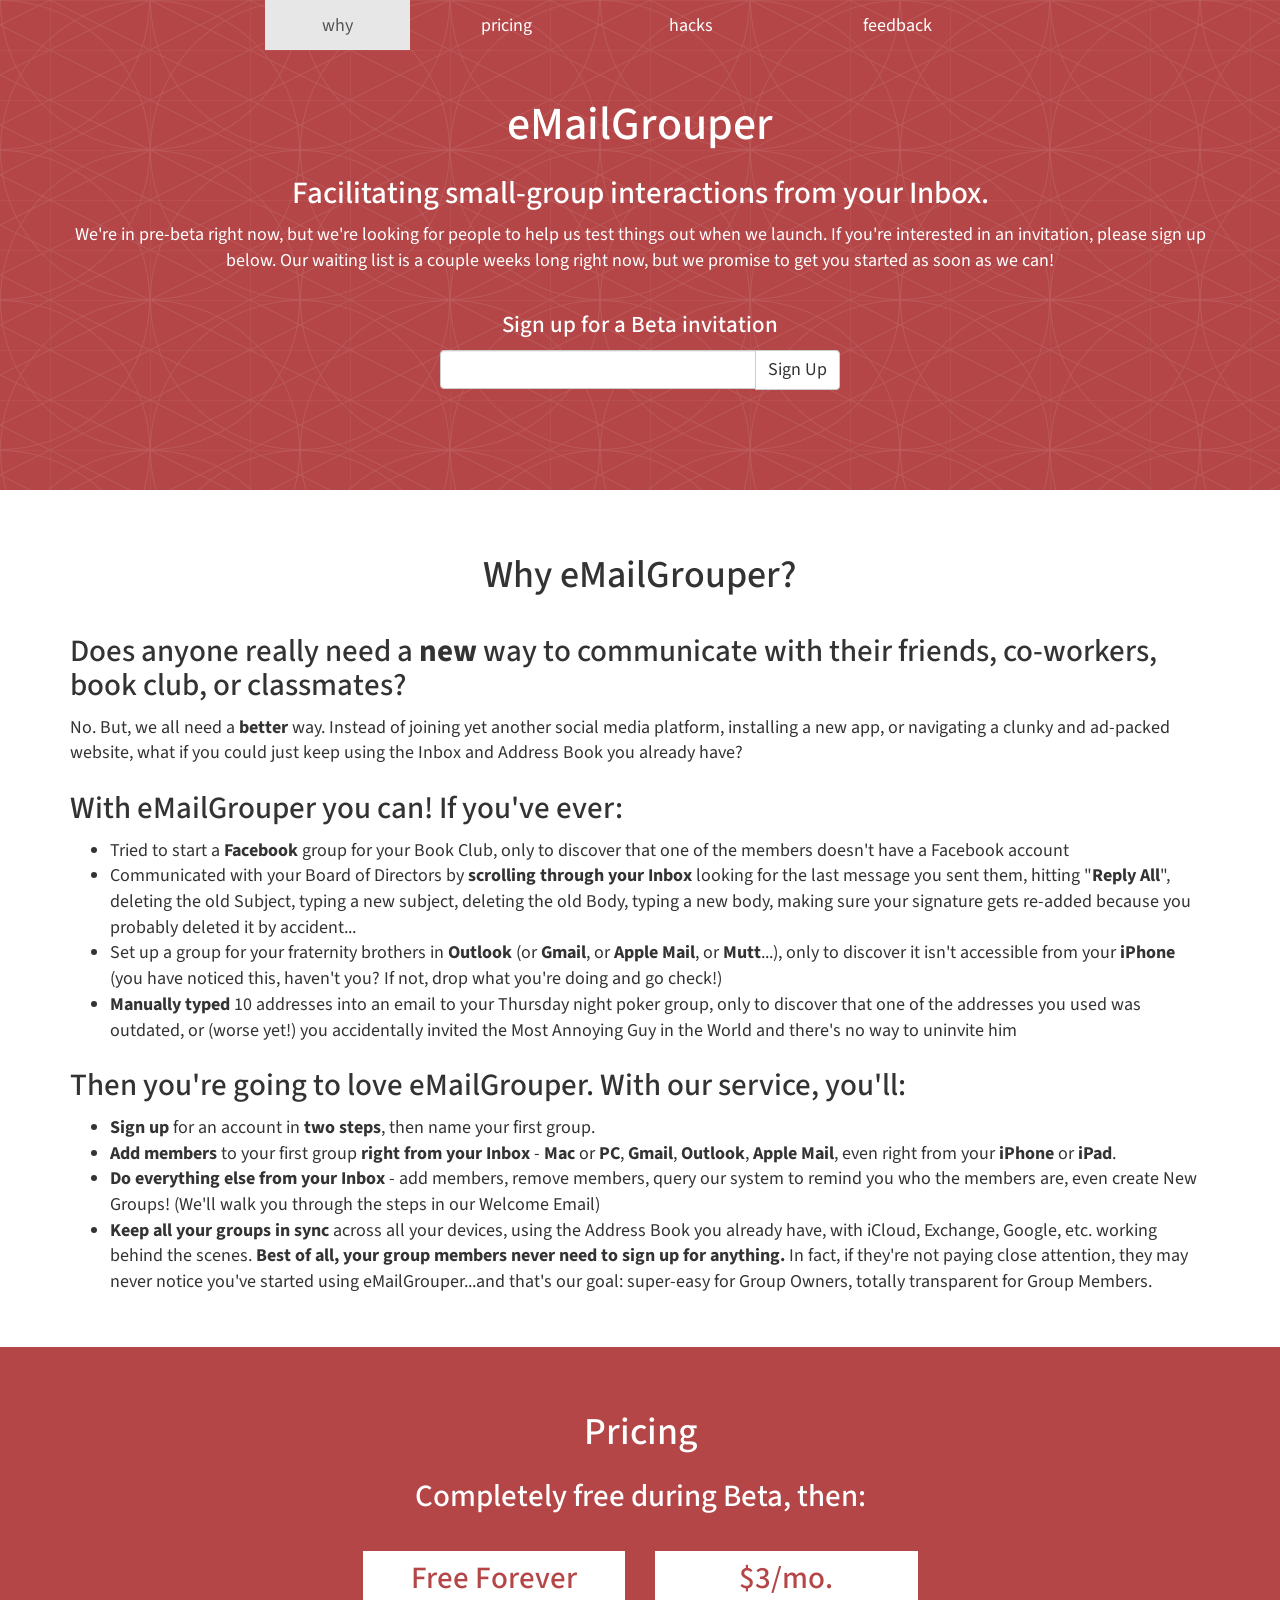
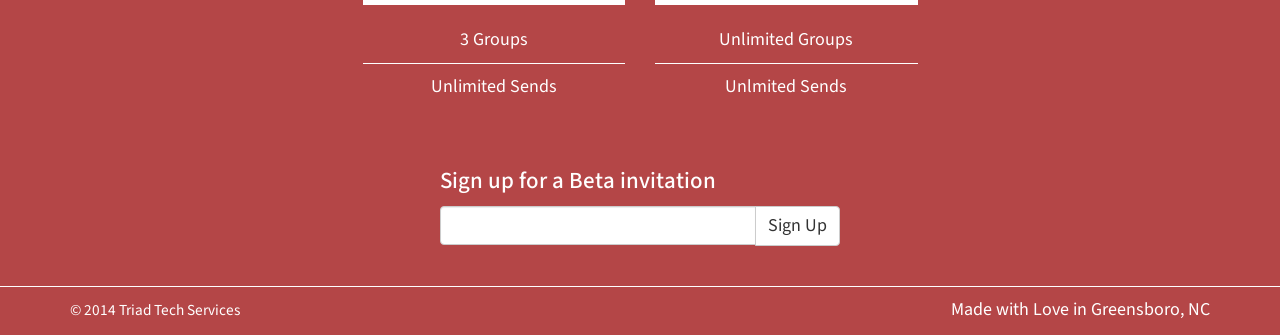
==== index.html @ bcbb3036 "init commit" ====
<!DOCTYPE html><html lang="en"><head><meta charset="utf-8"><meta name="viewport" content="width=device-width, initial-scale=1.0"><title>eMailGrouper</title><link href="http://fonts.googleapis.com/css?family=Source+Sans+Pro:300,600" rel="stylesheet" type="text/css"><link rel="stylesheet" href="assets/css/app.css"><link rel="alternate" type="application/rss+xml" title="eMailGrouper RSS" href="/rss.xml"><script> (function(i,s,o,g,r,a,m){i['GoogleAnalyticsObject']=r;i[r]=i[r]||function(){(i[r].q=i[r].q||[]).push(arguments)},i[r].l=1*new Date();a=s.createElement(o),m=s.getElementsByTagName(o)[0];a.async=1;a.src=g;m.parentNode.insertBefore(a,m)})(window,document,'script','//www.google-analytics.com/analytics.js','ga');ga('create', 'UA-47376405-2', 'emailgrouper.com');ga('send', 'pageview');
</script></head><body data-spy="scroll" data-target=".navbar-grouper" class="page-index index"><nav data-spy="affix" data-offset-top="10" class="navbar navbar-grouper navbar-fixed-top"><div class="container"><div class="navbar-header"></div><button type="button" data-toggle="collapse" data-target="#main-nav" class="navbar-toggle"><span class="sr-only">Toggle navigation</span><span class="icon-bar"></span><span class="icon-bar"></span><span class="icon-bar"></span></button><div id="main-nav" class="collapse navbar-collapse"><ul class="nav navbar-nav visible-xs"><li><a href="#why">why</a></li><li><a href="#pricing">pricing</a></li><li><a href="#hacks">hacks</a></li><li><a href="https://emailgrouper.uservoice.com/" target="_blank">feedback</a></li></ul></div><div class="row"><div class="col-sm-8 col-sm-offset-2"><ul class="nav navbar-nav nav-justified hidden-xs"><li><a href="#why">why</a></li><li><a href="#pricing">pricing</a></li><li><a href="#hacks">hacks</a></li><li><a href="https://emailgrouper.uservoice.com/">feedback</a></li></ul></div></div></div></nav><header class="thehero"><div class="container"><div class="leadcopy center"><h1>eMailGrouper</h1>
<h3>Facilitating small-group interactions from your Inbox.</h3>
<p>We&#39;re in pre-beta right now, but we&#39;re looking for people to help us test things out when we launch. If you&#39;re interested in an invitation, please sign up below. Our waiting list is a couple weeks long right now, but we promise to get you started as soon as we can!</p>
<div class="form-success"><h4>Thanks for Signing Up!</h4>
<p>We&#39;re working hard and we&#39;ll be in touch soon.</p>
</div><div class="form-wrap"><h4>Sign up for a Beta invitation</h4><form id="email-signup" action="http://eMailGrouper.us7.list-manage.com/subscribe/post?u=8681300fc3ff9664032623d1c&amp;amp;id=a4e14b8825" method="post" name="mc-embedded-subscribe-form" novalidate="novalidate" class="form-inline"><div style="position: absolute; left: -5000px;"><input type="text" name="b_8681300fc3ff9664032623d1c_a4e14b8825" value=""/></div><div class="input-group"><input id="mce-EMAIL" type="email" value="" name="EMAIL" class="required email form-control"/><span class="input-group-btn"><input id="mc-embedded-subscribe" type="submit" value="Sign Up" name="subscribe" class="btn btn-default"/></span></div></form></div></div></div></header><section id="why" class="why"><div class="container"><div class="row"><div class="col-lg-12"><div class="center"><h2>Why eMailGrouper?</h2>
</div></div></div><div class="row"><div class="col-lg-12"><h3>Does anyone really need a <strong>new</strong> way to communicate with their friends, co-workers, book club, or classmates?</h3>
<p>No. But, we all need a <strong>better</strong> way. Instead of joining yet another social media platform, installing a new app, or navigating a clunky and ad-packed website, what if you could just keep using the Inbox and Address Book you already have?</p>
<h3>With eMailGrouper you can! If you&#39;ve ever:</h3>
<ul>
<li>Tried to start a <strong>Facebook</strong> group for your Book Club, only to discover that one of the members doesn&#39;t have a Facebook account</li>
<li>Communicated with your Board of Directors by <strong>scrolling through your Inbox</strong> looking for the last message you sent them, hitting &quot;<strong>Reply All</strong>&quot;, deleting the old Subject, typing a new subject, deleting the old Body, typing a new body, making sure your signature gets re-added because you probably deleted it by accident...</li>
<li>Set up a group for your fraternity brothers in <strong>Outlook</strong> (or <strong>Gmail</strong>, or <strong>Apple Mail</strong>, or <strong>Mutt</strong>...), only to discover it isn&#39;t accessible from your <strong>iPhone</strong> (you have noticed this, haven&#39;t you? If not, drop what you&#39;re doing and go check!)</li>
<li><strong>Manually typed</strong> 10 addresses into an email to your Thursday night poker group, only to discover that one of the addresses you used was outdated, or (worse yet!) you accidentally invited the Most Annoying Guy in the World and there&#39;s no way to uninvite him</li>
</ul>
<h3>Then you&#39;re going to love eMailGrouper. With our service, you&#39;ll:</h3>
<ul>
<li><strong>Sign up</strong> for an account in <strong>two steps</strong>, then name your first group.</li>
<li><strong>Add members</strong> to your first group <strong>right from your Inbox</strong> - <strong>Mac</strong> or <strong>PC</strong>, <strong>Gmail</strong>, <strong>Outlook</strong>, <strong>Apple Mail</strong>, even right from your <strong>iPhone</strong> or <strong>iPad</strong>.</li>
<li><strong>Do everything else from your Inbox</strong> - add members, remove members, query our system to remind you who the members are, even create New Groups! (We&#39;ll walk you through the steps in our Welcome Email)</li>
<li><strong>Keep all your groups in sync</strong> across all your devices, using the Address Book you already have, with iCloud, Exchange, Google, etc. working behind the scenes.
<strong>Best of all, your group members never need to sign up for anything.</strong>
In fact, if they&#39;re not paying close attention, they may never notice you&#39;ve started using eMailGrouper...and that&#39;s our goal: super-easy for Group Owners, totally transparent for Group Members.</li>
</ul>
</div></div></div></section><section id="pricing" class="pricing"><div class="container"><div class="row"><div class="col-lg-12"><div class="center"><h2>Pricing</h2>
<h3>Completely free during Beta, then:</h3>
</div></div></div><div class="row"><div class="col-sm-3 col-sm-offset-3"><div class="price-box"><div class="pricing-header"><h3>Free Forever</h3></div><ul class="list-group"><li>3 Groups</li><li>Unlimited Sends</li></ul></div></div><div class="col-sm-3"><div class="price-box"><div class="pricing-header"><h3> $3/mo.</h3></div><ul class="list-group"><li>Unlimited Groups</li><li>Unlmited Sends</li></ul></div></div></div><div class="form-success-price center"><h4>Thanks for Signing Up!</h4>
<p>  We&#39;re working hard and we&#39;ll be in touch soon.</p>
</div><div class="form-wrap-price"><h4>Sign up for a Beta invitation</h4><form id="email-signup-price" action="http://eMailGrouper.us7.list-manage.com/subscribe/post?u=8681300fc3ff9664032623d1c&amp;amp;id=a4e14b8825" method="post" name="mc-embedded-subscribe-form" novalidate="novalidate" class="form-inline"><div style="position: absolute; left: -5000px;"><input type="text" name="b_8681300fc3ff9664032623d1c_a4e14b8825" value=""/></div><div class="input-group"><input id="mce-EMAIL" type="email" value="" name="EMAIL" class="required email form-control"/><span class="input-group-btn"><input id="mc-embedded-subscribe" type="submit" value="Sign Up" name="subscribe" class="btn btn-default"/></span></div></form></div></div></section><!--<section id="hacks" class="hacks"></section><div class="container"><div class="row"><div class="col-lg-12"><div class="center"><h2>Hacks</h2>
<h3>You can manage every aspect of your groups, right from your inbox.</h3>
</div></div></div><div class="row"><div class="col-lg-12"><p>First, create a new message with your group's name in the To: field. Next, add one of the following commands to the Subject line and hit send:</p><ul class="commands"><li>? or help - returns an email to you with a full list of these Subject Line Commands</li><li>@ or members - returns an email to you with your group name in the Subject line and Group Members in the Body...in case you ever forget who's in the group.</li><li>+ or add PLUS one or more email addresses in the body field adds these addresses into your group.</li><li>- or remove PLUS one or more existing group members' email addresses in the body field removes these addresses from your group.</li></ul></div></div></div>--><footer class="thefooter"><div class="container"><div class="row"><div class="col-sm-6"><p><small>&copy; 2014 Triad Tech Services</small></p></div><div class="col-sm-6"><p class="pull-right">Made with Love in Greensboro, NC</p></div></div></div></footer><script src="//ajax.googleapis.com/ajax/libs/jquery/1.11.0/jquery.min.js"></script><script src="/assets/js/bootstrap.min.js"></script><script src="/assets/js/app.js"></script></body></html>
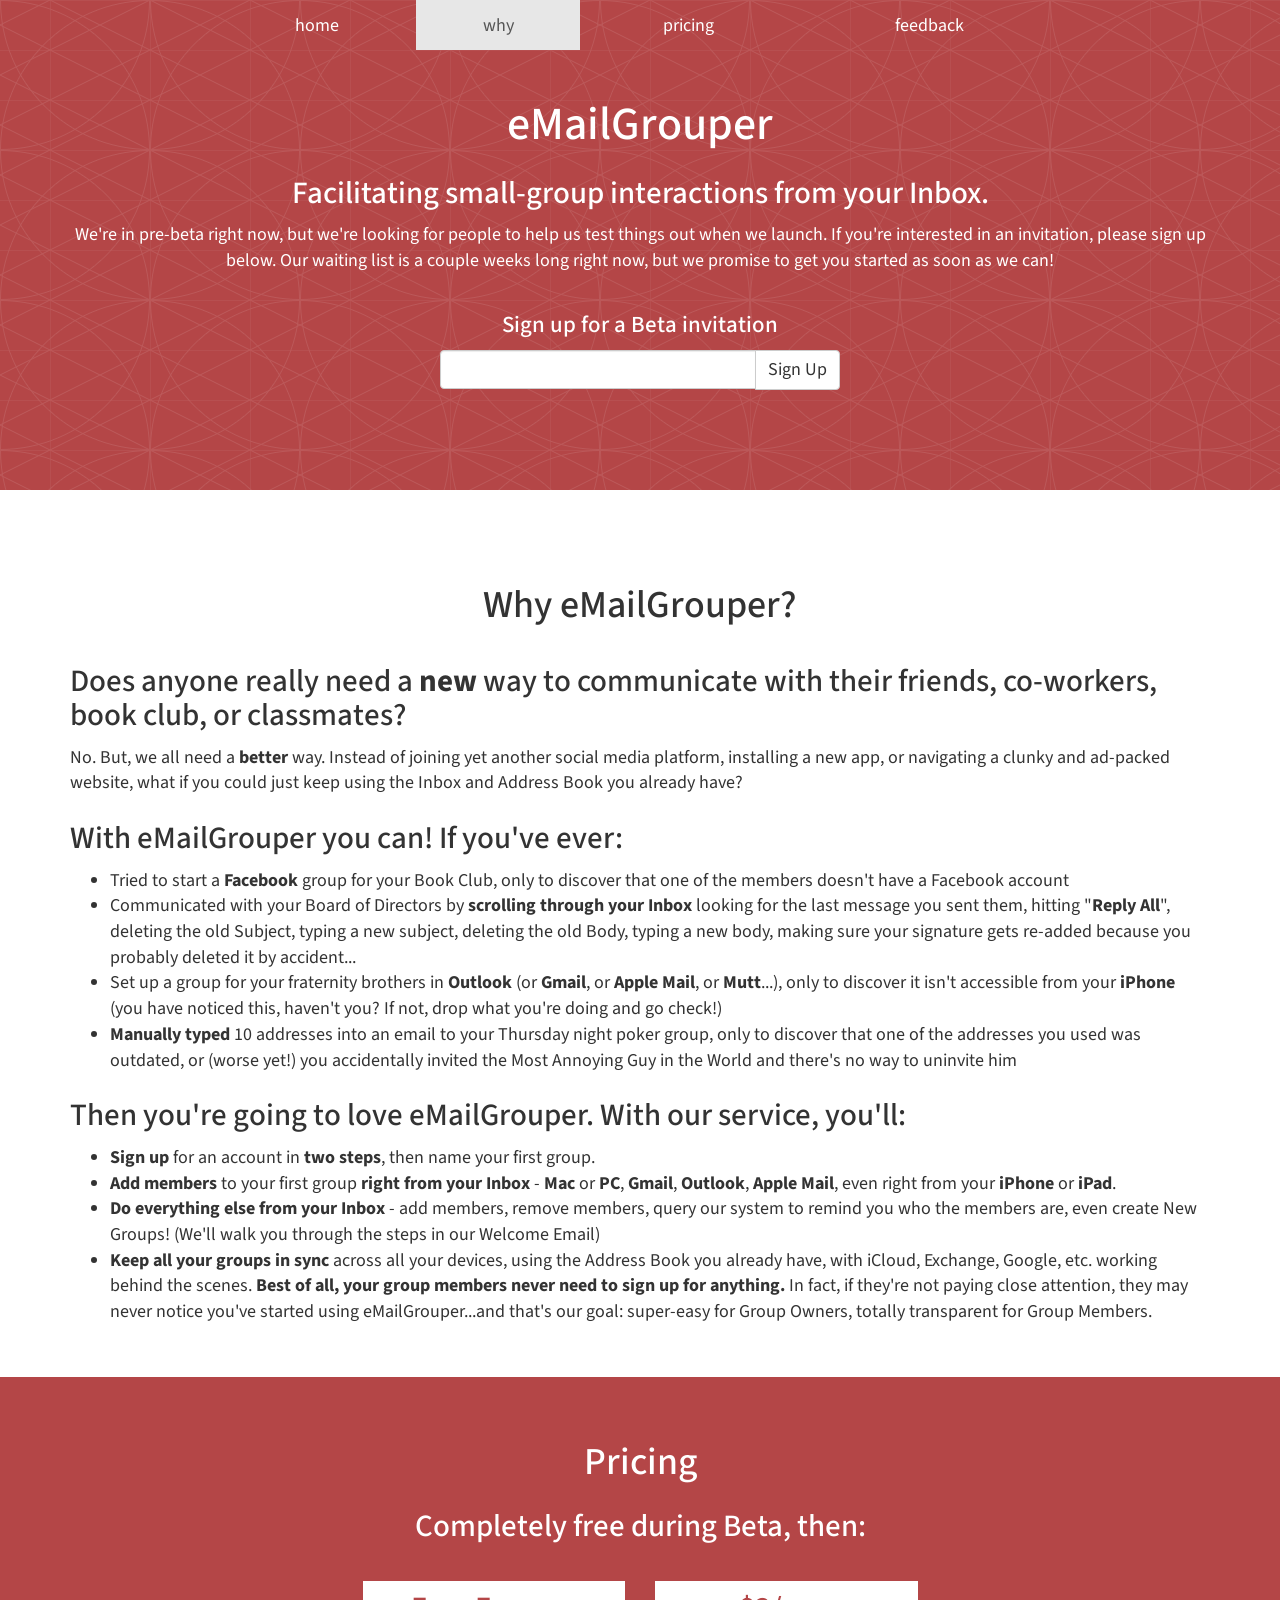
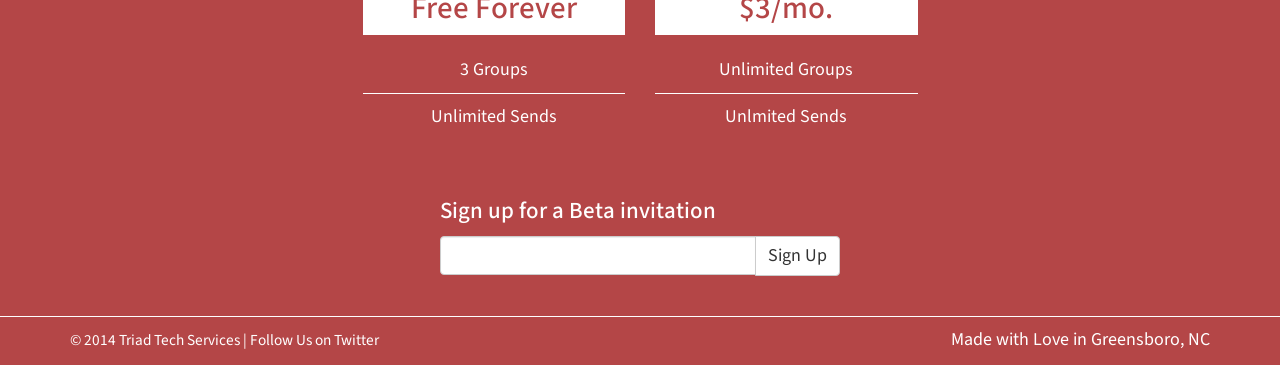
==== commit 68f6be15: "Compiled Changes" ====
--- a/index.html
+++ b/index.html
@@ -1,5 +1,5 @@
 <!DOCTYPE html><html lang="en"><head><meta charset="utf-8"><meta name="viewport" content="width=device-width, initial-scale=1.0"><title>eMailGrouper</title><link href="http://fonts.googleapis.com/css?family=Source+Sans+Pro:300,600" rel="stylesheet" type="text/css"><link rel="stylesheet" href="assets/css/app.css"><link rel="alternate" type="application/rss+xml" title="eMailGrouper RSS" href="/rss.xml"><script> (function(i,s,o,g,r,a,m){i['GoogleAnalyticsObject']=r;i[r]=i[r]||function(){(i[r].q=i[r].q||[]).push(arguments)},i[r].l=1*new Date();a=s.createElement(o),m=s.getElementsByTagName(o)[0];a.async=1;a.src=g;m.parentNode.insertBefore(a,m)})(window,document,'script','//www.google-analytics.com/analytics.js','ga');ga('create', 'UA-47376405-2', 'emailgrouper.com');ga('send', 'pageview');
-</script></head><body data-spy="scroll" data-target=".navbar-grouper" class="page-index index"><nav data-spy="affix" data-offset-top="10" class="navbar navbar-grouper navbar-fixed-top"><div class="container"><div class="navbar-header"></div><button type="button" data-toggle="collapse" data-target="#main-nav" class="navbar-toggle"><span class="sr-only">Toggle navigation</span><span class="icon-bar"></span><span class="icon-bar"></span><span class="icon-bar"></span></button><div id="main-nav" class="collapse navbar-collapse"><ul class="nav navbar-nav visible-xs"><li><a href="#why">why</a></li><li><a href="#pricing">pricing</a></li><li><a href="#hacks">hacks</a></li><li><a href="https://emailgrouper.uservoice.com/" target="_blank">feedback</a></li></ul></div><div class="row"><div class="col-sm-8 col-sm-offset-2"><ul class="nav navbar-nav nav-justified hidden-xs"><li><a href="#why">why</a></li><li><a href="#pricing">pricing</a></li><li><a href="#hacks">hacks</a></li><li><a href="https://emailgrouper.uservoice.com/">feedback</a></li></ul></div></div></div></nav><header class="thehero"><div class="container"><div class="leadcopy center"><h1>eMailGrouper</h1>
+</script></head><body data-spy="scroll" data-target=".navbar-grouper" class="page-index index"><nav data-spy="affix" data-offset-top="10" class="navbar navbar-grouper navbar-fixed-top"><div class="container"><div class="navbar-header"></div><button type="button" data-toggle="collapse" data-target="#main-nav" class="navbar-toggle"><span class="sr-only">Toggle navigation</span><span class="icon-bar"></span><span class="icon-bar"></span><span class="icon-bar"></span></button></div><div id="main-nav" class="collapse navbar-collapse"><ul class="nav navbar-nav mobile-nav"><li><a href="/">home</a></li><li><a href="#why">why</a></li><li><a href="#pricing">pricing</a></li><li><a href="http://support.emailgrouper.com/" target="_blank">feedback</a></li></ul></div><div class="row"><div class="col-sm-8 col-sm-offset-2"><ul class="nav navbar-nav nav-justified hidden-xs"><li><a href="/">home</a></li><li><a href="#why">why</a></li><li><a href="#pricing">pricing</a></li><li><a href="http://support.emailgrouper.com/">feedback</a></li></ul></div></div></nav><header class="thehero"><div class="container"><div class="leadcopy center"><h1>eMailGrouper</h1>
 <h3>Facilitating small-group interactions from your Inbox.</h3>
 <p>We&#39;re in pre-beta right now, but we&#39;re looking for people to help us test things out when we launch. If you&#39;re interested in an invitation, please sign up below. Our waiting list is a couple weeks long right now, but we promise to get you started as soon as we can!</p>
 <div class="form-success"><h4>Thanks for Signing Up!</h4>
@@ -29,4 +29,4 @@
 <p>  We&#39;re working hard and we&#39;ll be in touch soon.</p>
 </div><div class="form-wrap-price"><h4>Sign up for a Beta invitation</h4><form id="email-signup-price" action="http://eMailGrouper.us7.list-manage.com/subscribe/post?u=8681300fc3ff9664032623d1c&amp;amp;id=a4e14b8825" method="post" name="mc-embedded-subscribe-form" novalidate="novalidate" class="form-inline"><div style="position: absolute; left: -5000px;"><input type="text" name="b_8681300fc3ff9664032623d1c_a4e14b8825" value=""/></div><div class="input-group"><input id="mce-EMAIL" type="email" value="" name="EMAIL" class="required email form-control"/><span class="input-group-btn"><input id="mc-embedded-subscribe" type="submit" value="Sign Up" name="subscribe" class="btn btn-default"/></span></div></form></div></div></section><!--<section id="hacks" class="hacks"></section><div class="container"><div class="row"><div class="col-lg-12"><div class="center"><h2>Hacks</h2>
 <h3>You can manage every aspect of your groups, right from your inbox.</h3>
-</div></div></div><div class="row"><div class="col-lg-12"><p>First, create a new message with your group's name in the To: field. Next, add one of the following commands to the Subject line and hit send:</p><ul class="commands"><li>? or help - returns an email to you with a full list of these Subject Line Commands</li><li>@ or members - returns an email to you with your group name in the Subject line and Group Members in the Body...in case you ever forget who's in the group.</li><li>+ or add PLUS one or more email addresses in the body field adds these addresses into your group.</li><li>- or remove PLUS one or more existing group members' email addresses in the body field removes these addresses from your group.</li></ul></div></div></div>--><footer class="thefooter"><div class="container"><div class="row"><div class="col-sm-6"><p><small>&copy; 2014 Triad Tech Services</small></p></div><div class="col-sm-6"><p class="pull-right">Made with Love in Greensboro, NC</p></div></div></div></footer><script src="//ajax.googleapis.com/ajax/libs/jquery/1.11.0/jquery.min.js"></script><script src="/assets/js/bootstrap.min.js"></script><script src="/assets/js/app.js"></script></body></html>+</div></div></div><div class="row"><div class="col-lg-12"><p>First, create a new message with your group's name in the To: field. Next, add one of the following commands to the Subject line and hit send:</p><ul class="commands"><li>? or help - returns an email to you with a full list of these Subject Line Commands</li><li>@ or members - returns an email to you with your group name in the Subject line and Group Members in the Body...in case you ever forget who's in the group.</li><li>+ or add PLUS one or more email addresses in the body field adds these addresses into your group.</li><li>- or remove PLUS one or more existing group members' email addresses in the body field removes these addresses from your group.</li></ul></div></div></div>--><footer class="thefooter"><div class="container"><div class="row"><div class="col-sm-6"><p><small>&copy; 2014 Triad Tech Services | <a class="white" href="http://twitter.com/@eMailGrouper"> Follow Us on Twitter</a></small></p></div><div class="col-sm-6"><p class="pull-right">Made with Love in Greensboro, NC</p></div></div></div></footer><script src="//ajax.googleapis.com/ajax/libs/jquery/1.11.0/jquery.min.js"></script><script src="/assets/js/bootstrap.min.js"></script><script src="/assets/js/app.js"></script></body></html>
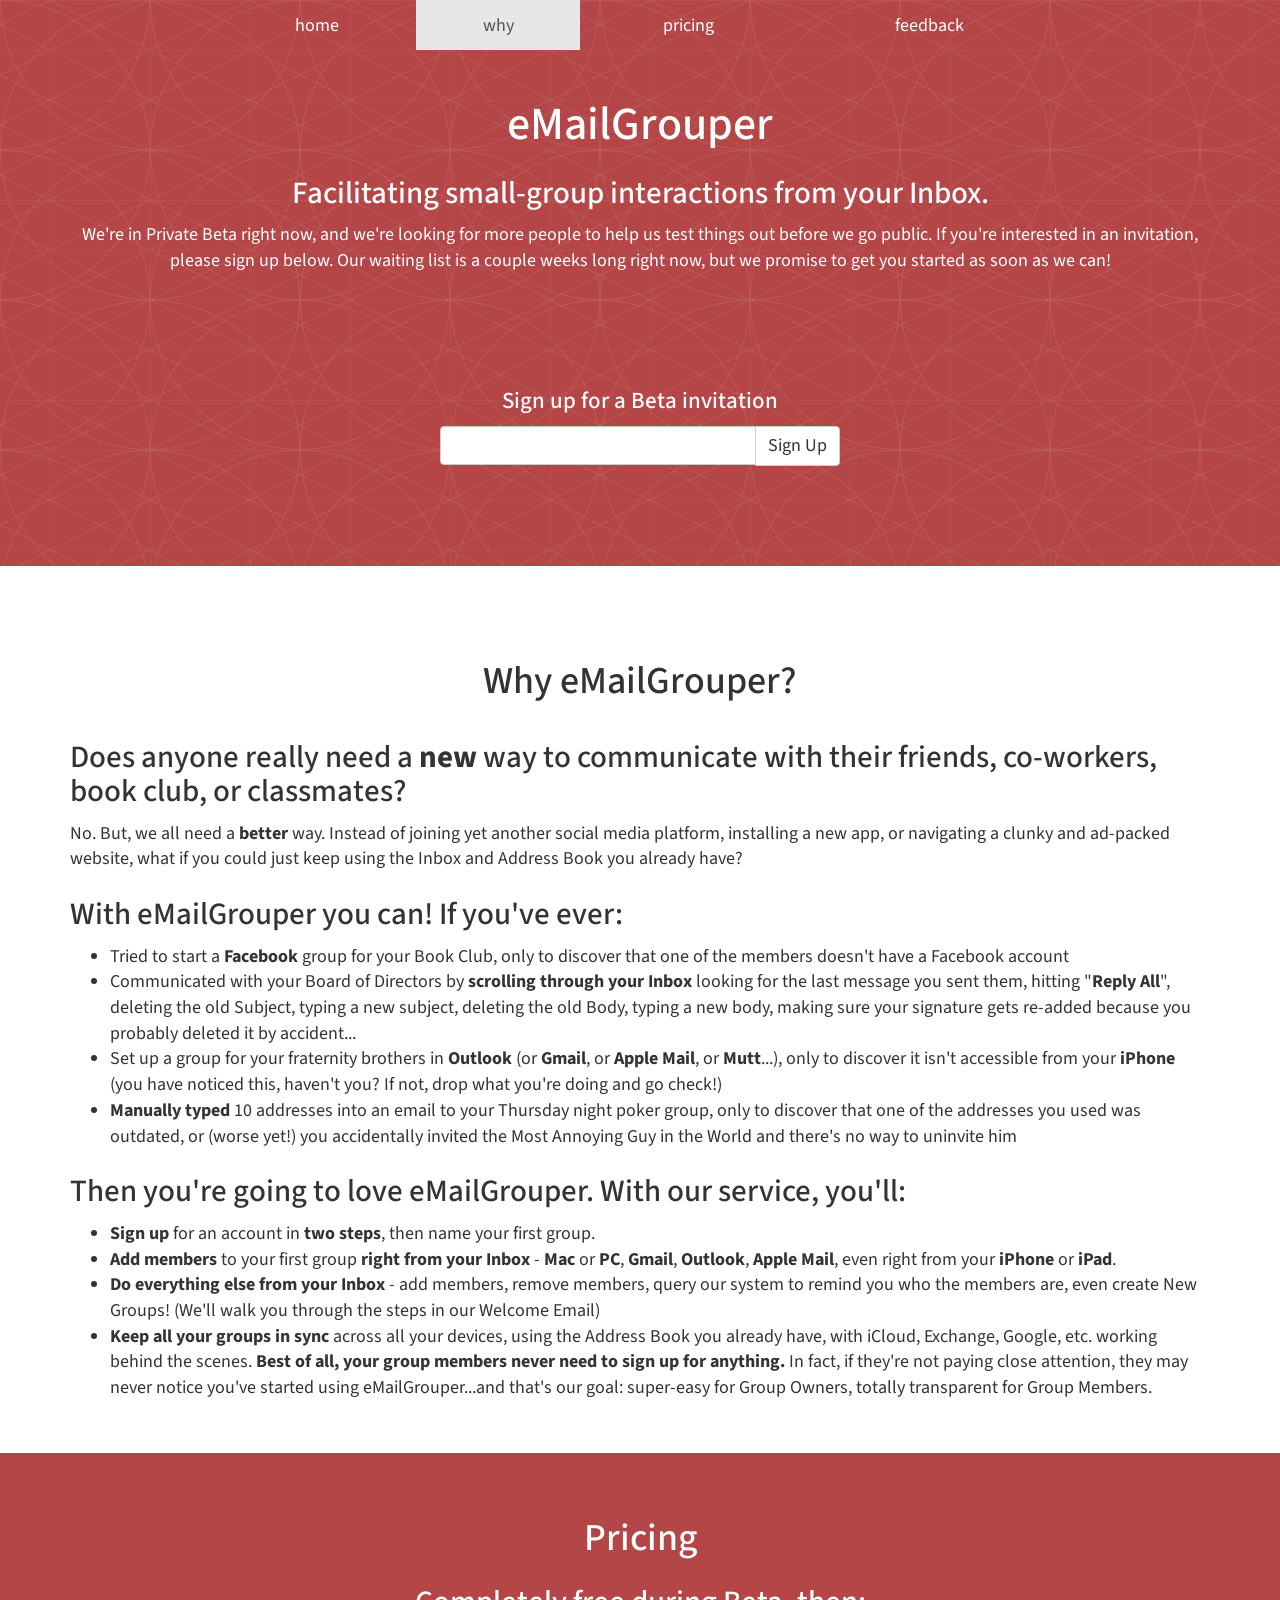
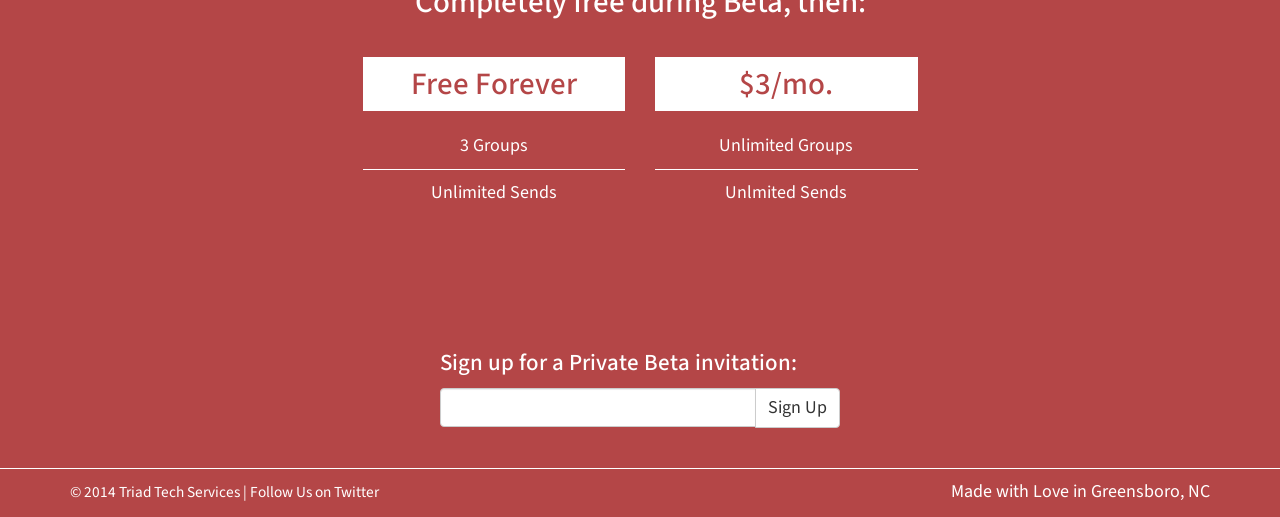
==== commit 5525ce13: "Updated form fail + trey compile" ====
--- a/index.html
+++ b/index.html
@@ -1,9 +1,11 @@
 <!DOCTYPE html><html lang="en"><head><meta charset="utf-8"><meta name="viewport" content="width=device-width, initial-scale=1.0"><title>eMailGrouper</title><link href="http://fonts.googleapis.com/css?family=Source+Sans+Pro:300,600" rel="stylesheet" type="text/css"><link rel="stylesheet" href="assets/css/app.css"><link rel="alternate" type="application/rss+xml" title="eMailGrouper RSS" href="/rss.xml"><script> (function(i,s,o,g,r,a,m){i['GoogleAnalyticsObject']=r;i[r]=i[r]||function(){(i[r].q=i[r].q||[]).push(arguments)},i[r].l=1*new Date();a=s.createElement(o),m=s.getElementsByTagName(o)[0];a.async=1;a.src=g;m.parentNode.insertBefore(a,m)})(window,document,'script','//www.google-analytics.com/analytics.js','ga');ga('create', 'UA-47376405-2', 'emailgrouper.com');ga('send', 'pageview');
 </script></head><body data-spy="scroll" data-target=".navbar-grouper" class="page-index index"><nav data-spy="affix" data-offset-top="10" class="navbar navbar-grouper navbar-fixed-top"><div class="container"><div class="navbar-header"></div><button type="button" data-toggle="collapse" data-target="#main-nav" class="navbar-toggle"><span class="sr-only">Toggle navigation</span><span class="icon-bar"></span><span class="icon-bar"></span><span class="icon-bar"></span></button></div><div id="main-nav" class="collapse navbar-collapse"><ul class="nav navbar-nav mobile-nav"><li><a href="/">home</a></li><li><a href="#why">why</a></li><li><a href="#pricing">pricing</a></li><li><a href="http://support.emailgrouper.com/" target="_blank">feedback</a></li></ul></div><div class="row"><div class="col-sm-8 col-sm-offset-2"><ul class="nav navbar-nav nav-justified hidden-xs"><li><a href="/">home</a></li><li><a href="#why">why</a></li><li><a href="#pricing">pricing</a></li><li><a href="http://support.emailgrouper.com/">feedback</a></li></ul></div></div></nav><header class="thehero"><div class="container"><div class="leadcopy center"><h1>eMailGrouper</h1>
 <h3>Facilitating small-group interactions from your Inbox.</h3>
-<p>We&#39;re in pre-beta right now, but we&#39;re looking for people to help us test things out when we launch. If you&#39;re interested in an invitation, please sign up below. Our waiting list is a couple weeks long right now, but we promise to get you started as soon as we can!</p>
+<p>We&#39;re in Private Beta right now, and we&#39;re looking for more people to help us test things out before we go public. If you&#39;re interested in an invitation, please sign up below. Our waiting list is a couple weeks long right now, but we promise to get you started as soon as we can!</p>
 <div class="form-success"><h4>Thanks for Signing Up!</h4>
-<p>We&#39;re working hard and we&#39;ll be in touch soon.</p>
+<p>We&#39;ll be in touch soon.</p>
+</div><div class="form-fail"><h4>We&#39;re Sorry, Something Went Wrong!</h4>
+<p>You may have already submitted an entry or something else is broken</p>
 </div><div class="form-wrap"><h4>Sign up for a Beta invitation</h4><form id="email-signup" action="http://eMailGrouper.us7.list-manage.com/subscribe/post?u=8681300fc3ff9664032623d1c&amp;amp;id=a4e14b8825" method="post" name="mc-embedded-subscribe-form" novalidate="novalidate" class="form-inline"><div style="position: absolute; left: -5000px;"><input type="text" name="b_8681300fc3ff9664032623d1c_a4e14b8825" value=""/></div><div class="input-group"><input id="mce-EMAIL" type="email" value="" name="EMAIL" class="required email form-control"/><span class="input-group-btn"><input id="mc-embedded-subscribe" type="submit" value="Sign Up" name="subscribe" class="btn btn-default"/></span></div></form></div></div></div></header><section id="why" class="why"><div class="container"><div class="row"><div class="col-lg-12"><div class="center"><h2>Why eMailGrouper?</h2>
 </div></div></div><div class="row"><div class="col-lg-12"><h3>Does anyone really need a <strong>new</strong> way to communicate with their friends, co-workers, book club, or classmates?</h3>
 <p>No. But, we all need a <strong>better</strong> way. Instead of joining yet another social media platform, installing a new app, or navigating a clunky and ad-packed website, what if you could just keep using the Inbox and Address Book you already have?</p>
@@ -27,6 +29,6 @@
 <h3>Completely free during Beta, then:</h3>
 </div></div></div><div class="row"><div class="col-sm-3 col-sm-offset-3"><div class="price-box"><div class="pricing-header"><h3>Free Forever</h3></div><ul class="list-group"><li>3 Groups</li><li>Unlimited Sends</li></ul></div></div><div class="col-sm-3"><div class="price-box"><div class="pricing-header"><h3> $3/mo.</h3></div><ul class="list-group"><li>Unlimited Groups</li><li>Unlmited Sends</li></ul></div></div></div><div class="form-success-price center"><h4>Thanks for Signing Up!</h4>
 <p>  We&#39;re working hard and we&#39;ll be in touch soon.</p>
-</div><div class="form-wrap-price"><h4>Sign up for a Beta invitation</h4><form id="email-signup-price" action="http://eMailGrouper.us7.list-manage.com/subscribe/post?u=8681300fc3ff9664032623d1c&amp;amp;id=a4e14b8825" method="post" name="mc-embedded-subscribe-form" novalidate="novalidate" class="form-inline"><div style="position: absolute; left: -5000px;"><input type="text" name="b_8681300fc3ff9664032623d1c_a4e14b8825" value=""/></div><div class="input-group"><input id="mce-EMAIL" type="email" value="" name="EMAIL" class="required email form-control"/><span class="input-group-btn"><input id="mc-embedded-subscribe" type="submit" value="Sign Up" name="subscribe" class="btn btn-default"/></span></div></form></div></div></section><!--<section id="hacks" class="hacks"></section><div class="container"><div class="row"><div class="col-lg-12"><div class="center"><h2>Hacks</h2>
-<h3>You can manage every aspect of your groups, right from your inbox.</h3>
-</div></div></div><div class="row"><div class="col-lg-12"><p>First, create a new message with your group's name in the To: field. Next, add one of the following commands to the Subject line and hit send:</p><ul class="commands"><li>? or help - returns an email to you with a full list of these Subject Line Commands</li><li>@ or members - returns an email to you with your group name in the Subject line and Group Members in the Body...in case you ever forget who's in the group.</li><li>+ or add PLUS one or more email addresses in the body field adds these addresses into your group.</li><li>- or remove PLUS one or more existing group members' email addresses in the body field removes these addresses from your group.</li></ul></div></div></div>--><footer class="thefooter"><div class="container"><div class="row"><div class="col-sm-6"><p><small>&copy; 2014 Triad Tech Services | <a class="white" href="http://twitter.com/@eMailGrouper"> Follow Us on Twitter</a></small></p></div><div class="col-sm-6"><p class="pull-right">Made with Love in Greensboro, NC</p></div></div></div></footer><script src="//ajax.googleapis.com/ajax/libs/jquery/1.11.0/jquery.min.js"></script><script src="/assets/js/bootstrap.min.js"></script><script src="/assets/js/app.js"></script></body></html>+</div><div class="form-fail-price center"><h4>We&#39;re Sorry, Something Went Wrong!</h4>
+<p>You may have already submitted an entry or something else is broken</p>
+</div><div class="form-wrap-price"><h4>Sign up for a Private Beta invitation:</h4><form id="email-signup-price" action="http://eMailGrouper.us7.list-manage.com/subscribe/post?u=8681300fc3ff9664032623d1c&amp;amp;id=a4e14b8825" method="post" name="mc-embedded-subscribe-form" novalidate="novalidate" class="form-inline"><div style="position: absolute; left: -5000px;"><input type="text" name="b_8681300fc3ff9664032623d1c_a4e14b8825" value=""/></div><div class="input-group"><input id="mce-EMAIL" type="email" value="" name="EMAIL" class="required email form-control"/><span class="input-group-btn"><input id="mc-embedded-subscribe" type="submit" value="Sign Up" name="subscribe" class="btn btn-default"/></span></div></form></div></div></section><footer class="thefooter"><div class="container"><div class="row"><div class="col-sm-6"><p><small>&copy; 2014 Triad Tech Services | <a class="white" href="http://twitter.com/@eMailGrouper"> Follow Us on Twitter</a></small></p></div><div class="col-sm-6"><p class="pull-right">Made with Love in Greensboro, NC</p></div></div></div></footer><script src="//ajax.googleapis.com/ajax/libs/jquery/1.11.0/jquery.min.js"></script><script src="/assets/js/bootstrap.min.js"></script><script src="/assets/js/app.js"></script></body></html>
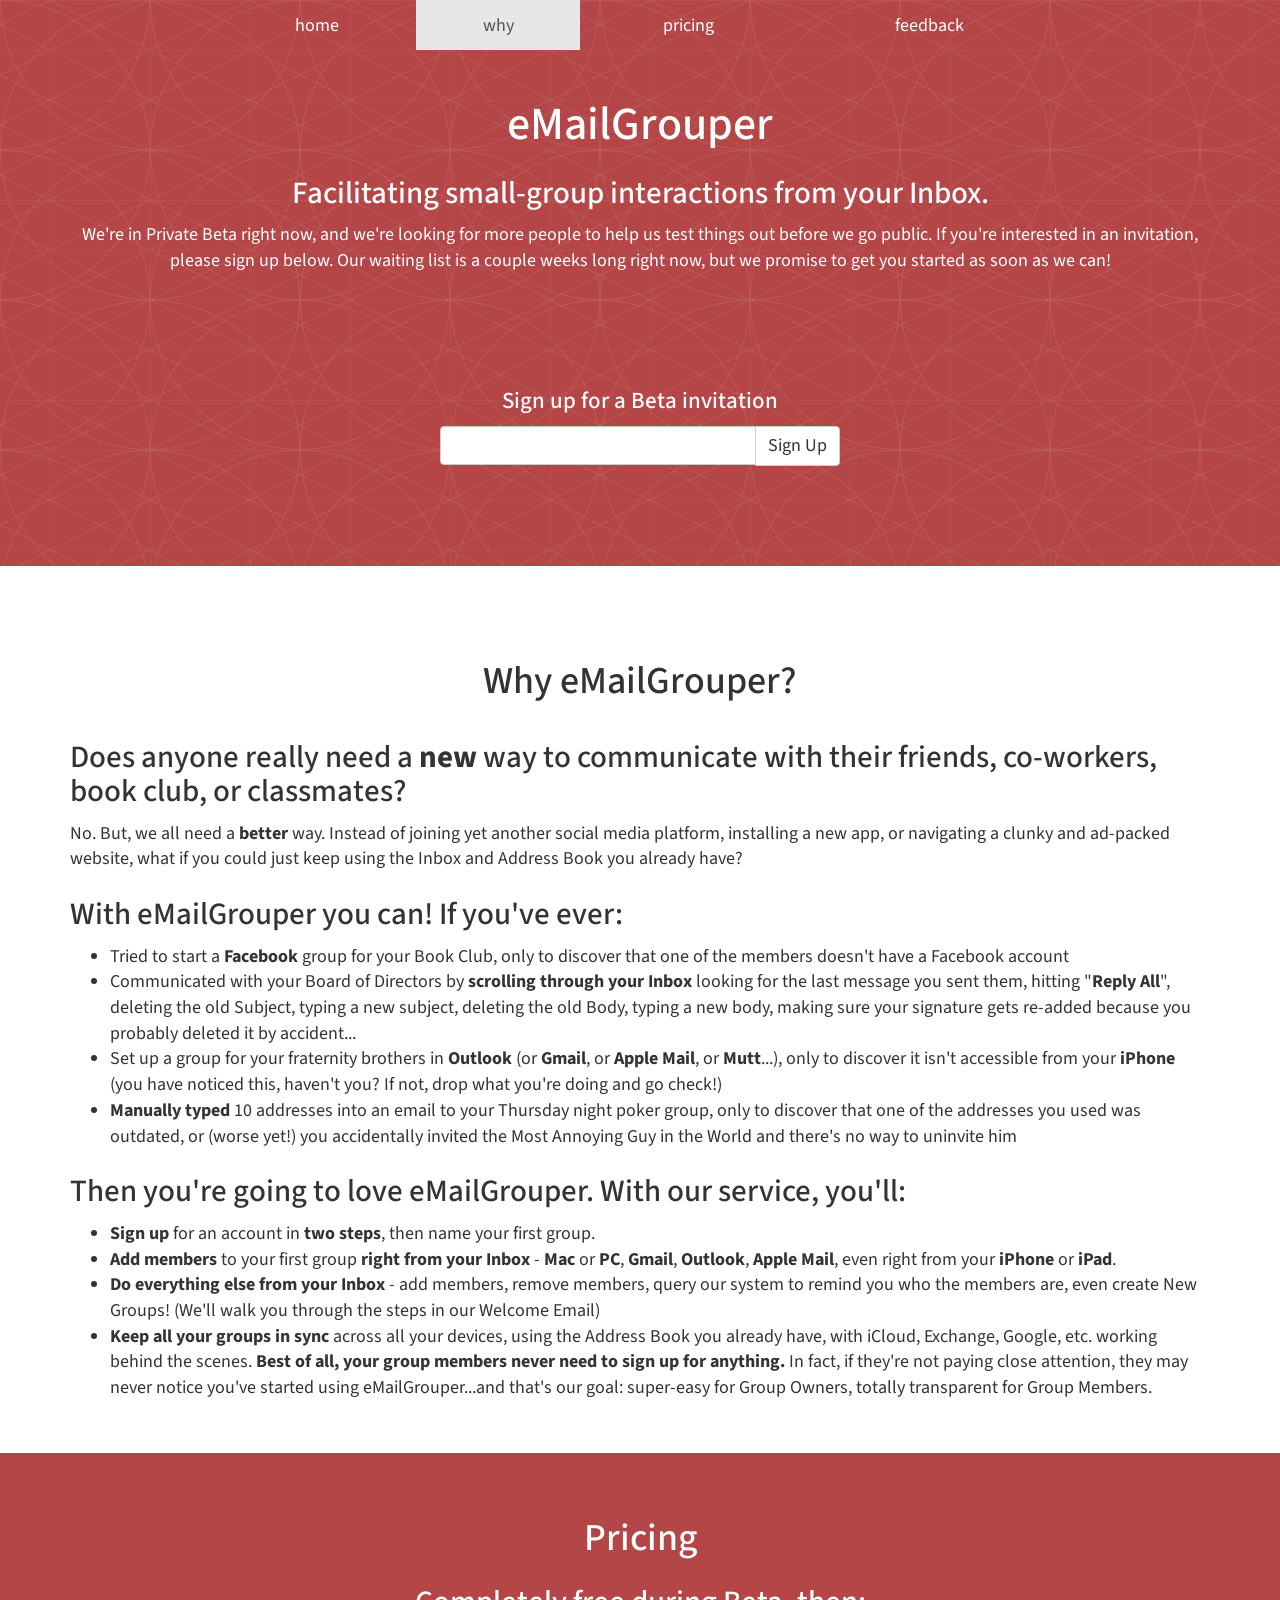
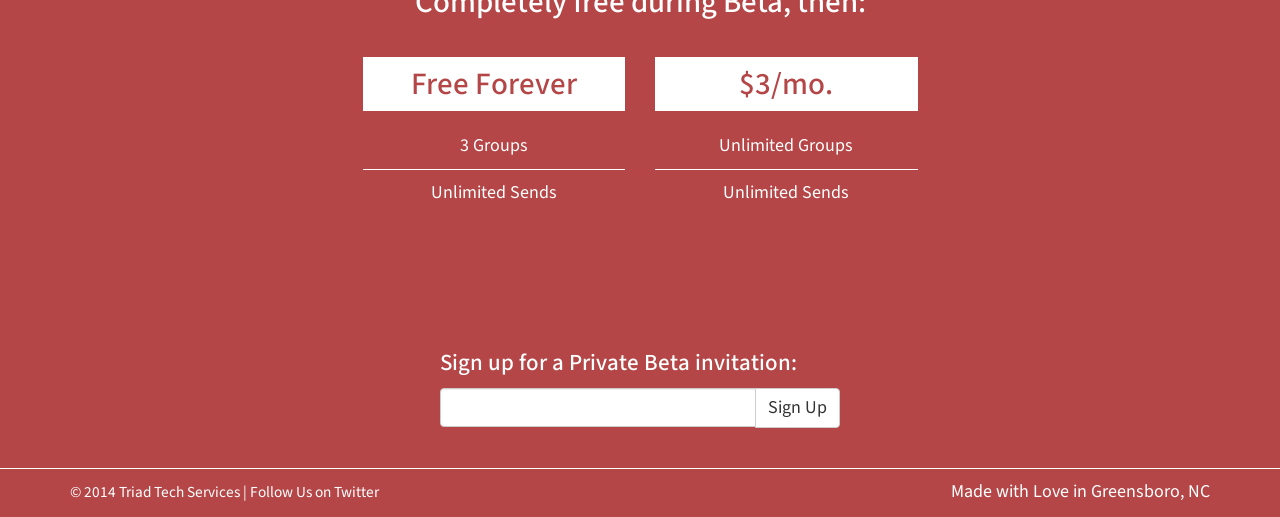
==== commit 6a2ba2e6: "compile" ====
--- a/index.html
+++ b/index.html
@@ -2,7 +2,7 @@
 </script></head><body data-spy="scroll" data-target=".navbar-grouper" class="page-index index"><nav data-spy="affix" data-offset-top="10" class="navbar navbar-grouper navbar-fixed-top"><div class="container"><div class="navbar-header"></div><button type="button" data-toggle="collapse" data-target="#main-nav" class="navbar-toggle"><span class="sr-only">Toggle navigation</span><span class="icon-bar"></span><span class="icon-bar"></span><span class="icon-bar"></span></button></div><div id="main-nav" class="collapse navbar-collapse"><ul class="nav navbar-nav mobile-nav"><li><a href="/">home</a></li><li><a href="#why">why</a></li><li><a href="#pricing">pricing</a></li><li><a href="http://support.emailgrouper.com/" target="_blank">feedback</a></li></ul></div><div class="row"><div class="col-sm-8 col-sm-offset-2"><ul class="nav navbar-nav nav-justified hidden-xs"><li><a href="/">home</a></li><li><a href="#why">why</a></li><li><a href="#pricing">pricing</a></li><li><a href="http://support.emailgrouper.com/">feedback</a></li></ul></div></div></nav><header class="thehero"><div class="container"><div class="leadcopy center"><h1>eMailGrouper</h1>
 <h3>Facilitating small-group interactions from your Inbox.</h3>
 <p>We&#39;re in Private Beta right now, and we&#39;re looking for more people to help us test things out before we go public. If you&#39;re interested in an invitation, please sign up below. Our waiting list is a couple weeks long right now, but we promise to get you started as soon as we can!</p>
-<div class="form-success"><h4>Thanks for Signing Up!</h4>
+<div class="form-success"><h4>Thanks for signing up!</h4>
 <p>We&#39;ll be in touch soon.</p>
 </div><div class="form-fail"><h4>We&#39;re Sorry, Something Went Wrong!</h4>
 <p>You may have already submitted an entry or something else is broken</p>
@@ -27,7 +27,7 @@
 </ul>
 </div></div></div></section><section id="pricing" class="pricing"><div class="container"><div class="row"><div class="col-lg-12"><div class="center"><h2>Pricing</h2>
 <h3>Completely free during Beta, then:</h3>
-</div></div></div><div class="row"><div class="col-sm-3 col-sm-offset-3"><div class="price-box"><div class="pricing-header"><h3>Free Forever</h3></div><ul class="list-group"><li>3 Groups</li><li>Unlimited Sends</li></ul></div></div><div class="col-sm-3"><div class="price-box"><div class="pricing-header"><h3> $3/mo.</h3></div><ul class="list-group"><li>Unlimited Groups</li><li>Unlmited Sends</li></ul></div></div></div><div class="form-success-price center"><h4>Thanks for Signing Up!</h4>
+</div></div></div><div class="row"><div class="col-sm-3 col-sm-offset-3"><div class="price-box"><div class="pricing-header"><h3>Free Forever</h3></div><ul class="list-group"><li>3 Groups</li><li>Unlimited Sends</li></ul></div></div><div class="col-sm-3"><div class="price-box"><div class="pricing-header"><h3> $3/mo.</h3></div><ul class="list-group"><li>Unlimited Groups</li><li>Unlimited Sends</li></ul></div></div></div><div class="form-success-price center"><h4>Thanks for Signing Up!</h4>
 <p>  We&#39;re working hard and we&#39;ll be in touch soon.</p>
 </div><div class="form-fail-price center"><h4>We&#39;re Sorry, Something Went Wrong!</h4>
 <p>You may have already submitted an entry or something else is broken</p>
